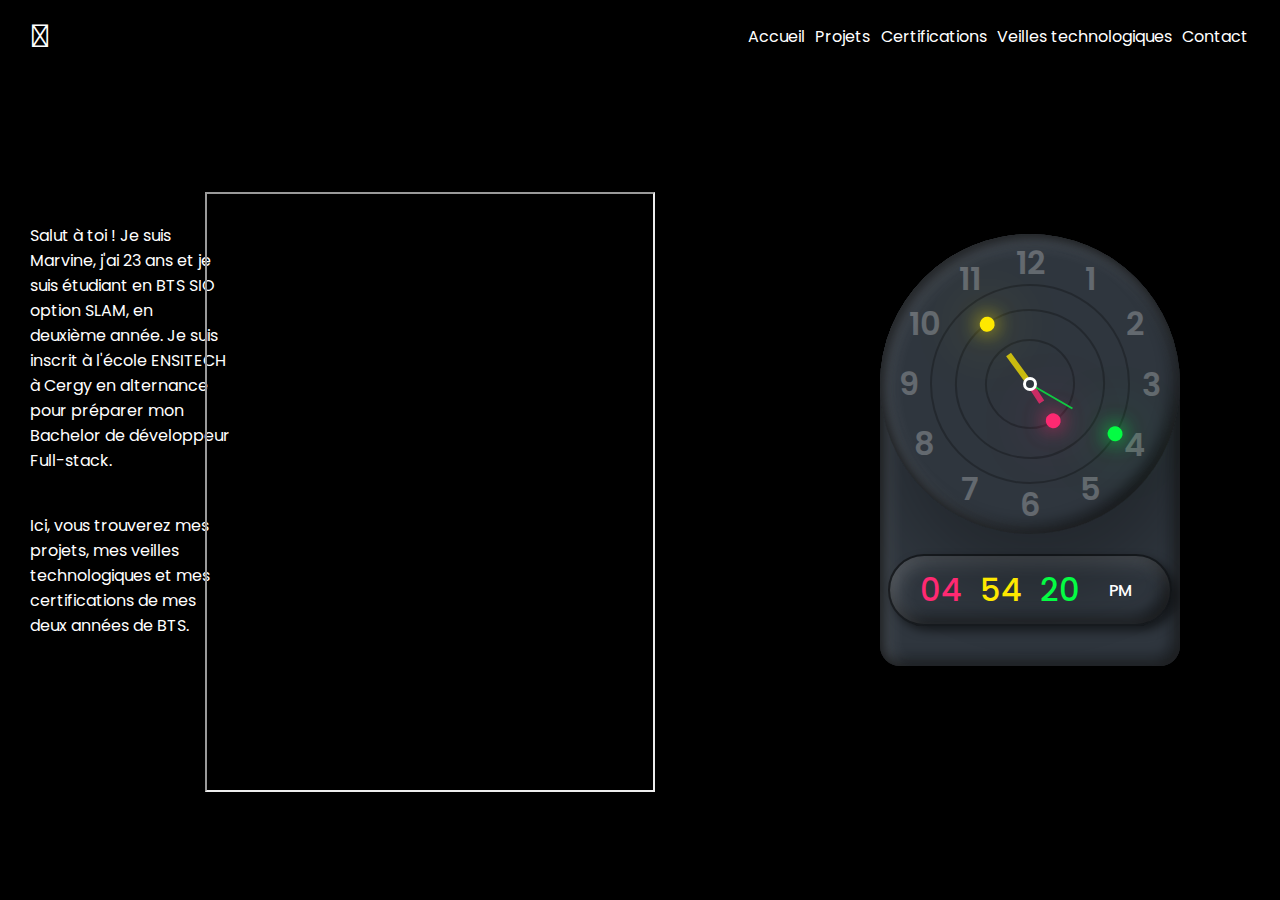
==== index.html @ c00deab2 "add home + project + certifs" ====
<!DOCTYPE html>
<html lang="en">
<head>
    <meta charset="UTF-8">
    <meta http-equiv="X-UA-Compatible" content="IE=edge">
    <meta name="viewport" content="width=device-width, initial-scale=1.0">
    <title>Accueil</title>
    <link rel="stylesheet" href="https://cdnjs.cloudflare.com/ajax/libs/font-awesome/6.1.1/css/all.min.css" integrity="sha512-KfkfwYDsLkIlwQp6LFnl8zNdLGxu9YAA1QvwINks4PhcElQSvqcyVLLD9aMhXd13uQjoXtEKNosOWaZqXgel0g==" crossorigin="anonymous" referrerpolicy="no-referrer" />
    <link href="https://stackpath.bootstrapcdn.com/font-awesome/4.7.0/css/font-awesome.min.css" rel="stylesheet" integrity="sha384-wvfXpqpZZVQGK6TAh5PVlGOfQNHSoD2xbE+QkPxCAFlNEevoEH3Sl0sibVcOQVnN" crossorigin="anonymous">
    <link rel="stylesheet" href="style.css"/>
</head>
<body>
    <header>
        <nav>
            <div class="logo">
                <i class="fa-solid fa-rocket"></i>
            </div>
            <div class="toggle">
                <i class="fa-solid fa-bars ouvrir"></i>
                <i class="fa-solid fa-circle-xmark fermer"></i>
            </div>
            <ul class="menu">
                <li><a href="index.html">Accueil</a></li>
                <li><a href="projets.html">Projets</a></li>
                <li><a href="certifs.html">Certifications</a></li>
                <li><a href="veilles.html">Veilles technologiques</a></li>
                <li><a href="contact.html">Contact</a></li>
            </ul>
        </nav>
    </header>

    <!-- personal info -->
    <div class="perso">
        <p class="para1">Salut à toi ! Je suis Marvine, j'ai 23 ans et je suis étudiant en BTS SIO option SLAM, en deuxième année. 
            Je suis inscrit à l'école ENSITECH à Cergy en alternance pour préparer mon Bachelor de développeur
            Full-stack.
        </p>
        <p class="para2">Ici, vous trouverez mes projets, mes veilles technologiques et mes certifications de mes deux années de
            BTS.
        </p>
    </div>

    <!-- CV -->
    <div class="cv">
        <iframe class="pdf" src="img/CV.pdf" width="450" height="600"></iframe>
    </div>
    
    <!-- clock -->
    <div class="container">
        <div class="clock">

            <div class="circle" id="sc" style="--clr: #04fc43;"><i></i></div>
            <div class="circle circle2" id="mn" style="--clr: #fee800;"><i></i></div>
            <div class="circle circle3" id="hr" style="--clr: #ff2972;"><i></i></div>

            <span style="--i:1;"><b>1</b></span>
            <span style="--i:2;"><b>2</b></span>
            <span style="--i:3;"><b>3</b></span>
            <span style="--i:4;"><b>4</b></span>
            <span style="--i:5;"><b>5</b></span>
            <span style="--i:6;"><b>6</b></span>
            <span style="--i:7;"><b>7</b></span>
            <span style="--i:8;"><b>8</b></span>
            <span style="--i:9;"><b>9</b></span>
            <span style="--i:10;"><b>10</b></span>
            <span style="--i:11;"><b>11</b></span>
            <span style="--i:12;"><b>12</b></span>
        </div>

        <!-- digital clock -->
        <div id="time">
            <div id="hours" style="--clr:#ff2972;">00</div>
            <div id="minutes" style="--clr:#fee800;">00</div>
            <div id="seconds" style="--clr:#04fc43;">00</div>
            <div id="ampm">AM</div>
        </div>
    </div>
    <script src="app.js"></script>
</body>
</html>
---- style.css ----
@import url('https://fonts.googleapis.com/css?family=Poppins:200,300,400,500,600,700,800,900&display:swap');

/* Gestion du menu responsive */

* {
  margin: 0;
  padding: 0;
  box-sizing: border-box;
  font-family: 'Poppins', sans-serif;
}

html {
  font-size: 16px;
}

body {
  font-family: sans-serif;
  background-color: #000;
}

header {
  position: absolute;
  width: 100%;
  height: 8vh;
  top: 0;
  left: 0;
  background-color: #000;
  color: #fff;
  padding: 0 2rem;
}

nav {
  width: 100%;
  height: 100%;
  display: flex;
  justify-content: space-between;
  align-items: center;
}

.logo {
  font-size: 2rem;
}

.toggle {
  display: none;
}

.menu {
  display: flex;
  justify-content: space-between;
  align-items: center;
  list-style: none;
  width: 500px;
}

.menu li a {
  color: #fff;
  text-decoration: none;
}

@media all and (max-width: 991px) {
  header {
    background: transparent;
  }

  .toggle {
    display: block;
    font-size: 2rem;
    cursor: pointer;
    position: relative;
    z-index: 20;
  }

  .logo {
    position: relative;
    z-index: 20;
  }

  .ouvrir {
    display: block;
  }

  .fermer {
    display: none;
  }

  .open .ouvrir {
    display: none;
  }

  .open .fermer {
    display: block;
  }

  .menu {
    position: absolute;
    top: 0;
    left: 0;
    width: 100%;
    height: 100vh;
    background: #000;
    flex-direction: column;
    padding: 2rem;
    justify-content: space-around;
    transform: translateX(-100%);
    transition: transform 1s;
  }

  .menu li a {
      font-size: 2rem;
  }

  .open .menu {
    transform: translateX(0);
  }
}

/* CV style*/
.cv .pdf{
  margin-left: -50%;
  margin-top: 20%;
}

/* personal info style */
.perso {
  color: #fff;
  margin-left: 30px;
}

.perso .para1 {
  margin-right: 50%;
  margin-top: -10%;
}

.perso .para2 {
  margin-right: 50%;
  margin-top: 10%;
}

/* clock style */

body {
  display: flex;
  justify-content: right;
  margin-right: 100px;
  align-items: center;
  min-height: 100vh;
  background: #000;
}

.container {
  position: relative;
  background: #2f363e;
  border-radius: 20px;
  border-top-left-radius: 150px;
  border-top-right-radius: 150px;
  box-shadow: 25px 25px 75px rgba(0,0,0,0.75),
  10px 50px 70px rgba(0, 0, 0, 0.25),
  inset 5px 5px 10px rgba(0,0,0,0.5),
  inset 5px 5px 20px rgba(255, 255, 255, 0.2),
  inset -5px -5px 15px rgba(0, 0, 0, 0.75);
  display: flex;
  justify-content: center;
  align-items: center;
  flex-direction: column;
}

.clock {
  position: relative;
  width: 300px;
  height: 300px;
  background: #2f363e;
  border-radius: 50%;
  box-shadow: 10px 50px 70px rgba(0, 0, 0, 0.25),
  inset 5px 5px 10px rgba(0,0,0,0.5),
  inset 5px 5px 20px rgba(255, 255, 255, 0.2),
  inset -5px -5px 15px rgba(0, 0, 0, 0.75);
  display: flex;
  justify-content: center;
  align-items: center;
  margin-bottom: 20px;
}

.clock::before {
  content: '';
  position: absolute;
  width: 8px;
  height: 8px;
  background: #2f363e;
  border: 3px solid #fff;
  border-radius: 50%;
  z-index: 100000;
}

.clock span {
  position: absolute;
  inset: 5px;
  color: #fff;
  text-align: center;
  transform: rotate(calc(30deg * var(--i))); /*360/12 = 30deg*/
}

.clock span b {
  font-size: 2em;
  opacity: 0.25;
  font-weight: 600;
  display: inline-block;
  transform: rotate(calc(-30deg * var(--i)));
}

.circle {
  position: absolute;
  width: 200px;
  height: 200px;
  border: 2px solid rgba(0, 0, 0, 0.25);
  border-radius: 50%;
  display: flex;
  justify-content: center;
  align-items: flex-start;
  z-index: 10;
}

.circle i {
  position: absolute;
  width: 6px;
  height: 50%;
  background: var(--clr);
  opacity: 0.75;
  transform-origin: bottom;
  transform: scaleY(0.5);
}

.circle:nth-child(1) i {
  width: 2px;
}

.circle:nth-child(2) i {
  width: 6px;
}

.circle2 {
  width: 150px;
  height: 150px;
  z-index: 9;
}

.circle3 {
  width: 90px;
  height: 90px;
  z-index: 8;
}

.circle::before {
  content: '';
  position: absolute;
  top: -8.5px;
  width: 15px;
  height: 15px;
  border-radius: 50%;
  background: var(--clr);
  box-shadow: 0 0 20px var(--clr),
  0 0 60px var(--clr);
}

/* digital clock style*/

#time {
  margin-bottom: 40px;
  display: flex;
  padding: 10px 20px;
  font-size: 2em;
  font-weight: 600;
  border: 2px solid rgba(0, 0, 0, 0.5);
  border-radius: 40px;
  box-shadow: 5px 5px 10px rgba(0, 0, 0, 0.5),
  inset 5px 5px 20px rgba(255, 255, 255, 0.2),
  inset -5px -5px 15px rgba(0, 0, 0, 0.75);
}

#time div {
  position: relative;
  width: 60px;
  text-align: center;
  font-weight: 500;
  color: var(--clr);
}

#time div :nth-child(1)::after,
#time div :nth-child(2)::after {
  content: ':';
  position: absolute;
  right: -4px;

}

#time div:last-child {
  font-size: 0.5em;
  display: flex;
  justify-content: center;
  align-items: center;
  color: #fff;
}

#time div :nth-child(2)::after {
  animation: animate 1s steps(1) infinite;
}

@keyframes animate {
  0%
  {
    opacity: 1;
  }
  50%
  {
    opacity: 0;
  }
}
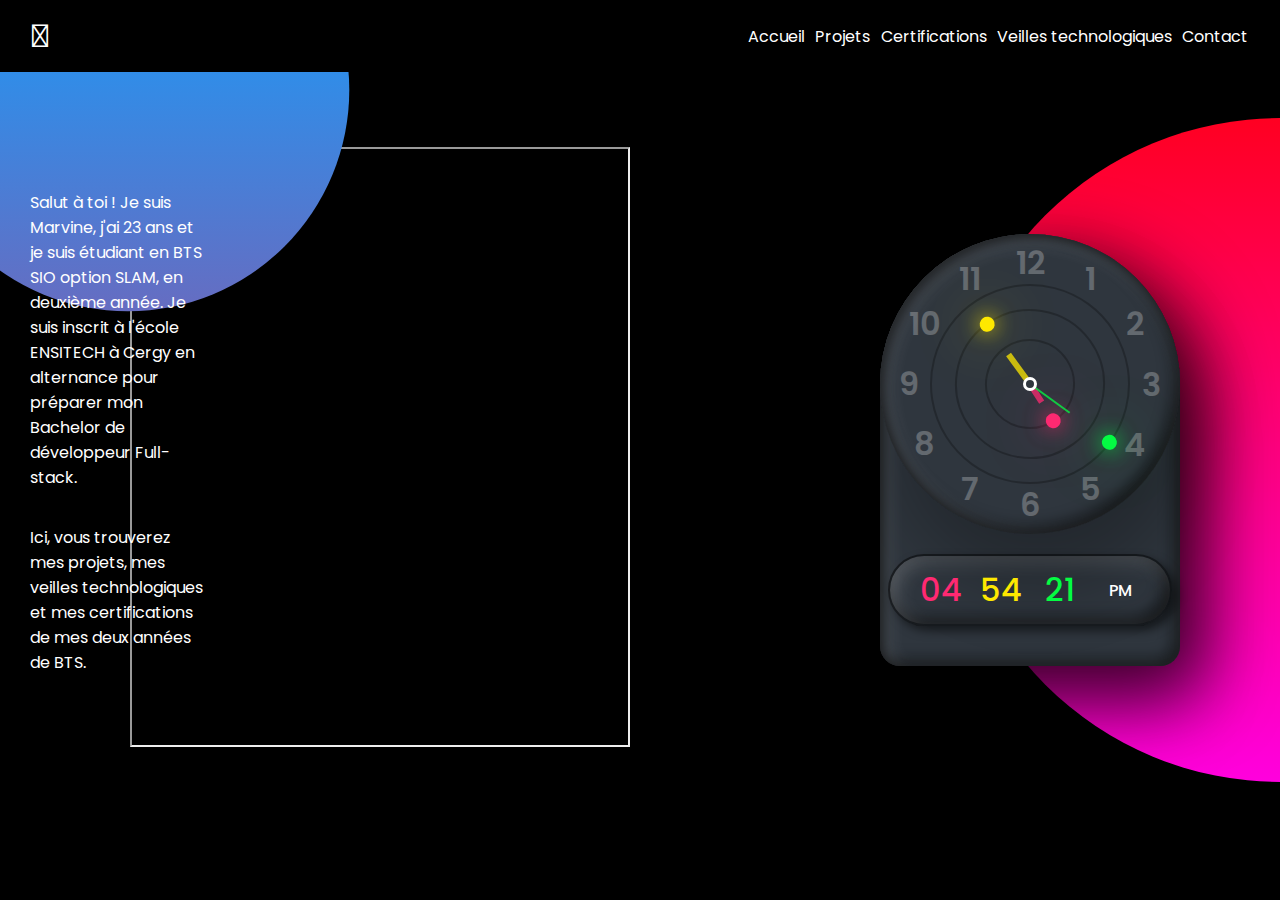
==== commit fd067d38: "add final" ====
--- a/index.html
+++ b/index.html
@@ -42,7 +42,7 @@
 
     <!-- CV -->
     <div class="cv">
-        <iframe class="pdf" src="img/CV.pdf" width="450" height="600"></iframe>
+        <iframe class="pdf" src="img/CV.pdf" width="500" height="600"></iframe>
     </div>
     
     <!-- clock -->
--- a/style.css
+++ b/style.css
@@ -13,18 +13,19 @@
   font-size: 16px;
 }
 
-body {
+/* body {
   font-family: sans-serif;
   background-color: #000;
-}
+} */
 
 header {
   position: absolute;
+  z-index: 10;
   width: 100%;
   height: 8vh;
   top: 0;
   left: 0;
-  background-color: #000;
+  background-color: #000000;
   color: #fff;
   padding: 0 2rem;
 }
@@ -118,13 +119,15 @@
 /* CV style*/
 .cv .pdf{
   margin-left: -50%;
-  margin-top: 20%;
+  
 }
 
 /* personal info style */
 .perso {
   color: #fff;
   margin-left: 30px;
+  position: relative;
+  z-index: 1;
 }
 
 .perso .para1 {
@@ -146,6 +149,28 @@
   align-items: center;
   min-height: 100vh;
   background: #000;
+}
+
+body::before {
+  content:'';
+  position: absolute;
+  top: 0;
+  left: 0;
+  width: 100%;
+  height: 100%;
+  background: linear-gradient(#f00, #f0f);
+  clip-path: circle(30% at right);
+}
+
+body::after {
+  content:'';
+  position: absolute;
+  top: 0;
+  left: 0;
+  width: 100%;
+  height: 100%;
+  background: linear-gradient(#2196f3, #e91e63);
+  clip-path: circle(20% at 10% 10%);
 }
 
 .container {
